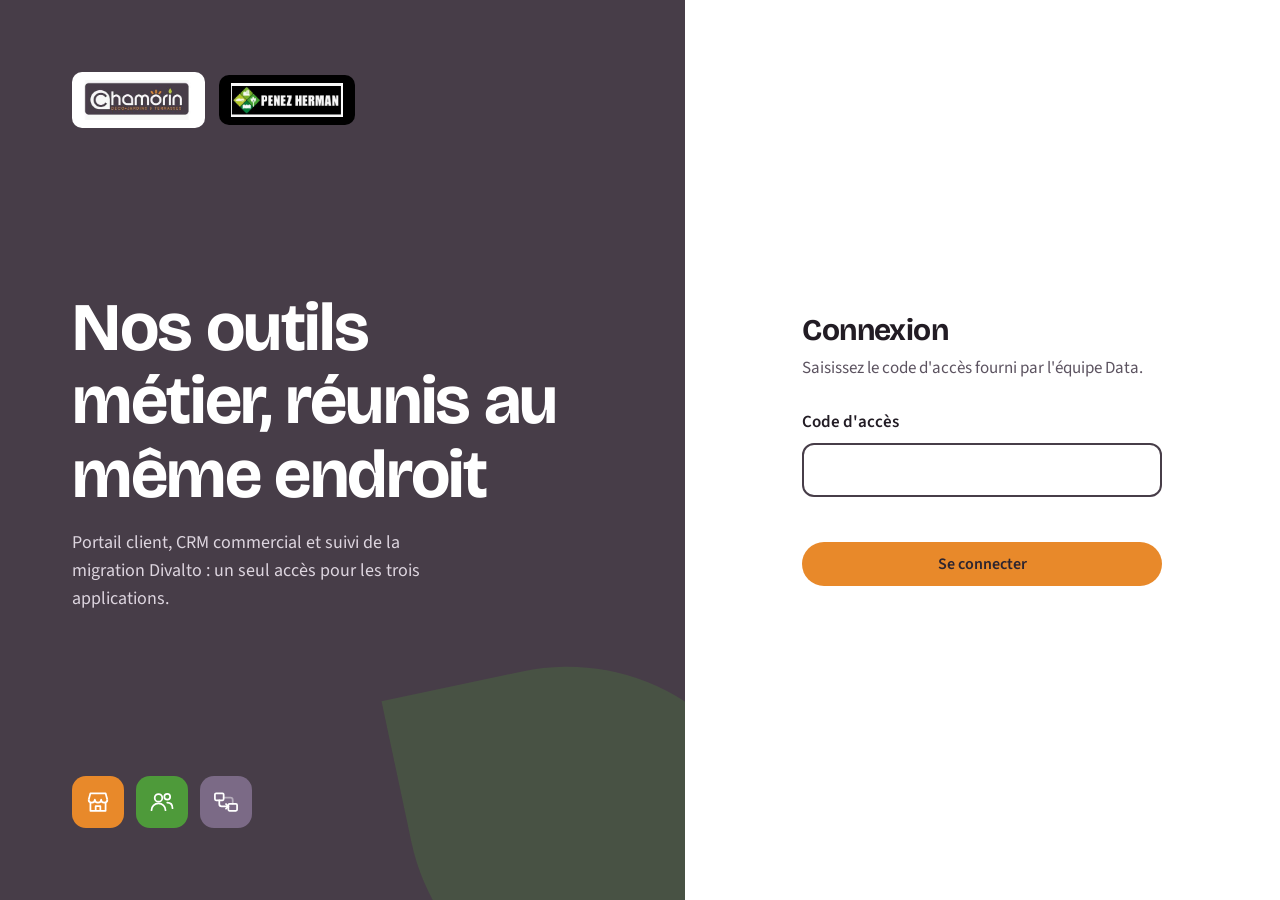
==== app.html @ 7191505c "Add files via upload" ====
<!DOCTYPE html>
<html lang="fr" class="full">
<head>
  <meta charset="utf-8">
  <meta name="viewport" content="width=device-width, initial-scale=1, viewport-fit=cover">
  <title>Portail applicatif — Chamorin & Penez Herman</title>
  <link rel="preconnect" href="https://fonts.googleapis.com">
  <link rel="preconnect" href="https://fonts.gstatic.com" crossorigin>
  <link href="https://fonts.googleapis.com/css2?family=Bricolage+Grotesque:opsz,wght@12..96,700&family=Source+Sans+3:wght@400;600&display=swap" rel="stylesheet">
  <link rel="stylesheet" href="style.css?v=7">
  <script src="auth.js?v=7"></script>
  <script src="apps.js?v=7"></script>
  <script>
    // Pas de session : retour à l'écran de connexion, puis retour ici après connexion
    (function () {
      const id = new URLSearchParams(location.search).get("app") || "";
      if (!PortailAuth.isLogged()) location.replace("index.html?next=" + encodeURIComponent(id));
    })();
  </script>
</head>
<body>
  <div class="viewer">
    <header class="topbar">
      <a class="back" href="index.html" title="Retour à l'accueil">
        <span class="logo-plate"><img src="chamorin.jpg" alt="Accueil du portail"></span>
      </a>
      <nav class="viewer-nav" id="nav" aria-label="Applications"></nav>
      <button class="btn btn-ghost" id="logoutBtn" type="button">Se déconnecter</button>
    </header>
    <iframe id="frame" title="Application"></iframe>
  </div>

<script>
(function () {
  const apps = window.PORTAIL_APPS;
  const id = new URLSearchParams(location.search).get("app");
  const current = apps.find(a => a.id === id);
  if (!current) { location.replace("index.html"); return; }

  document.title = current.name + " — Portail Chamorin & Penez Herman";
  document.getElementById("frame").src = current.file;
  document.getElementById("frame").title = current.name;

  document.getElementById("nav").innerHTML = apps.map(a => `
    <a href="app.html?app=${encodeURIComponent(a.id)}" ${a.id === current.id ? 'aria-current="page"' : ""} title="${a.name}">
      ${a.icon}<span>${a.name}</span>
    </a>`).join("");

  document.getElementById("logoutBtn").addEventListener("click", () => {
    PortailAuth.logout();
    location.href = "index.html";
  });
})();
</script>
</body>
</html>
---- style.css ----
:root {
  --plum: #473d48;
  --plum-deep: #2d2530;
  --plum-light: #7b6a86;
  --orange: #e8892a;
  --green: #4e9a3a;
  --paper: #f5f4f7;
  --white: #ffffff;
  --ink: #221c24;
  --ink-soft: #5c5360;
  --line: #e2dfe6;
  --display: "Bricolage Grotesque", "Segoe UI", system-ui, sans-serif;
  --body: "Source Sans 3", "Segoe UI", system-ui, -apple-system, sans-serif;
  box-sizing: border-box;
  padding-top: env(safe-area-inset-top, 0px);
  padding-bottom: env(safe-area-inset-bottom, 0px);
}
*, *::before, *::after { box-sizing: inherit; }
html { scroll-padding-top: env(safe-area-inset-top, 0px); }
body {
  margin: 0;
  font-family: var(--body);
  font-size: 17px;
  line-height: 1.55;
  color: var(--ink);
  background: var(--paper);
  -webkit-font-smoothing: antialiased;
}
img { max-width: 100%; display: block; }
h1, h2, h3 { font-family: var(--display); line-height: 1.08; margin: 0; letter-spacing: -0.02em; }
p { margin: 0; }
a { color: inherit; }
:focus-visible { outline: 3px solid var(--orange); outline-offset: 3px; border-radius: 4px; }
[hidden] { display: none !important; }

/* ---------- Plaques logos ---------- */
.logos { display: flex; align-items: center; gap: 14px; flex-wrap: wrap; }
.logo-plate {
  background: var(--white);
  border-radius: 10px;
  padding: 8px 12px;
  display: flex; align-items: center;
}
.logo-plate img { height: 40px; width: auto; }
.logo-plate.dark { background: #000; }
.logo-plate.dark img { height: 34px; }
.logos .plus { color: currentColor; opacity: .5; font-family: var(--display); font-size: 22px; }

/* ---------- Boutons ---------- */
.btn {
  display: inline-flex; align-items: center; justify-content: center; gap: 8px;
  font: 600 16px/1 var(--body);
  padding: 14px 22px;
  border-radius: 999px;
  border: 0;
  cursor: pointer;
  text-decoration: none;
  transition: transform .15s ease, background-color .15s ease;
}
.btn:active { transform: translateY(1px); }
.btn-primary { background: var(--orange); color: var(--plum-deep); }
.btn-primary:hover { background: #f09a40; }
.btn-ghost { background: transparent; color: inherit; border: 1.5px solid currentColor; padding: 10px 18px; font-size: 15px; }
.btn-ghost:hover { background: rgba(255,255,255,.08); }

/* ---------- Connexion ---------- */
.login {
  min-height: 100vh;
  display: grid;
  grid-template-columns: 1.15fr 1fr;
}
.login-side {
  background: var(--plum);
  color: var(--white);
  padding: clamp(28px, 6vw, 72px);
  display: flex; flex-direction: column; justify-content: space-between; gap: 40px;
  position: relative; overflow: hidden;
}
.login-side::after {
  /* feuille stylisée reprenant la goutte verte du logo Chamorin */
  content: "";
  position: absolute; right: -90px; bottom: -120px;
  width: 360px; height: 360px;
  border-radius: 0 60% 0 60%;
  background: var(--green);
  opacity: .22;
  transform: rotate(-12deg);
}
.login-side h1 { font-size: clamp(38px, 5.4vw, 68px); font-weight: 700; max-width: 12ch; }
.login-side p { color: #ddd5df; max-width: 42ch; margin-top: 18px; font-size: 18px; }
.login-apps { display: flex; gap: 12px; position: relative; z-index: 1; }
.login-apps span {
  width: 52px; height: 52px; border-radius: 14px;
  display: grid; place-items: center;
  color: var(--white);
}
.login-apps svg { width: 28px; height: 28px; }

.login-form-wrap {
  display: flex; align-items: center; justify-content: center;
  padding: clamp(28px, 6vw, 72px);
  background: var(--white);
}
.login-form { width: 100%; max-width: 360px; }
.login-form h2 { font-size: 30px; font-weight: 700; }
.login-form .hint { color: var(--ink-soft); margin: 8px 0 28px; }
.login-form label { display: block; font-weight: 600; margin-bottom: 8px; }
.code-input {
  width: 100%;
  font: 500 18px/1.2 var(--body);
  padding: 14px 16px;
  border: 2px solid var(--line);
  border-radius: 12px;
  background: var(--paper);
  color: var(--ink);
  transition: border-color .15s;
}
.code-input:focus { outline: none; border-color: var(--plum); background: var(--white); }
.code-input[aria-invalid="true"] { border-color: #c2412d; }
.error { color: #b3301c; font-size: 15px; margin-top: 10px; min-height: 1.4em; }
.login-form .btn { width: 100%; margin-top: 14px; }
.shake { animation: shake .35s ease; }
@keyframes shake { 20%,60% { transform: translateX(-6px); } 40%,80% { transform: translateX(6px); } }

/* ---------- En-tête ---------- */
.topbar {
  background: var(--plum-deep);
  color: var(--white);
  padding: 12px clamp(18px, 4vw, 48px);
  display: flex; align-items: center; justify-content: space-between; gap: 16px;
  position: sticky; top: env(safe-area-inset-top, 0px); z-index: 10;
}
.topbar .logo-plate img { height: 30px; }
.topbar .logo-plate.dark img { height: 26px; }
.topbar .logo-plate { padding: 6px 10px; border-radius: 8px; }

/* ---------- Accueil ---------- */
.hero {
  background: var(--plum);
  color: var(--white);
  padding: clamp(48px, 8vw, 110px) clamp(18px, 4vw, 48px) clamp(56px, 8vw, 100px);
}
.hero-inner {
  max-width: 1180px; margin: 0 auto;
  display: grid; grid-template-columns: 1.2fr 1fr; gap: clamp(32px, 5vw, 72px); align-items: center;
}
.hero .kicker { color: #d8cfdb; font-size: 17px; margin-bottom: 20px; }
.hero h1 { font-size: clamp(42px, 6.4vw, 86px); font-weight: 800; letter-spacing: -0.035em; }
.hero .lead { font-size: clamp(18px, 1.7vw, 21px); color: #e7e0e9; max-width: 46ch; margin-top: 26px; }

/* composition des trois tuiles : l'élément fort de la page */
.stack {
  display: grid;
  grid-template-columns: 1fr 1fr;
  grid-template-rows: auto auto;
  gap: 14px;
}
.tile {
  text-decoration: none;
  color: var(--white);
  border-radius: 22px;
  padding: 22px;
  display: flex; flex-direction: column; justify-content: space-between; gap: 30px;
  min-height: 170px;
  transition: transform .18s ease;
}
.tile:hover { transform: translateY(-3px); }
.tile:first-child { grid-column: 1 / -1; min-height: 170px; flex-direction: row; align-items: flex-end; justify-content: flex-start; gap: 18px; }
.tile svg { width: 46px; height: 46px; flex: none; }
.tile strong { font-family: var(--display); font-size: 22px; font-weight: 700; line-height: 1.15; display: block; }
.tile small { font-size: 14px; opacity: .85; }

.section { padding: clamp(56px, 7vw, 96px) clamp(18px, 4vw, 48px); }
.section-inner { max-width: 1180px; margin: 0 auto; }
.section h2 { font-size: clamp(30px, 3.6vw, 44px); font-weight: 700; max-width: 22ch; }
.section .intro { color: var(--ink-soft); max-width: 60ch; margin-top: 14px; font-size: 18px; }

.app-list { margin-top: 44px; display: flex; flex-direction: column; }
.app-row {
  display: grid;
  grid-template-columns: 88px 1fr auto;
  gap: 28px;
  align-items: center;
  padding: 32px 0;
  border-top: 1px solid var(--line);
}
.app-row:last-child { border-bottom: 1px solid var(--line); }
.app-icon {
  width: 88px; height: 88px; border-radius: 24px;
  display: grid; place-items: center; color: var(--white);
}
.app-icon svg { width: 46px; height: 46px; }
.app-row h3 { font-size: 26px; font-weight: 700; }
.app-row .aud { color: var(--ink-soft); font-size: 15px; margin-top: 2px; }
.app-row .sum { margin-top: 10px; max-width: 62ch; }
.chips { display: flex; flex-wrap: wrap; gap: 6px; margin-top: 14px; padding: 0; list-style: none; }
.chips li { font-size: 14px; background: var(--white); border: 1px solid var(--line); border-radius: 999px; padding: 3px 12px; color: var(--ink-soft); }
.btn-open { background: var(--plum); color: var(--white); white-space: nowrap; }
.btn-open:hover { background: var(--plum-deep); }

.why { background: var(--white); }
.why-grid { display: grid; grid-template-columns: repeat(3, 1fr); gap: clamp(24px, 4vw, 56px); margin-top: 40px; }
.why-grid h3 { font-size: 21px; font-weight: 700; }
.why-grid p { color: var(--ink-soft); margin-top: 8px; }
.why-grid div { border-left: 4px solid var(--orange); padding-left: 18px; }
.why-grid div:nth-child(2) { border-color: var(--green); }
.why-grid div:nth-child(3) { border-color: var(--plum-light); }

.footer {
  background: var(--plum-deep); color: #cfc6d2;
  padding: 36px clamp(18px, 4vw, 48px);
}
.footer-inner { max-width: 1180px; margin: 0 auto; display: flex; justify-content: space-between; align-items: center; gap: 20px; flex-wrap: wrap; font-size: 15px; }
.footer .logo-plate img { height: 28px; }
.footer .logo-plate.dark img { height: 24px; }

/* ---------- Visionneuse d'application ---------- */
.viewer { height: 100%; display: flex; flex-direction: column; }
html.full, html.full body { height: 100%; }
.viewer .topbar { position: static; }
.viewer-nav { display: flex; align-items: center; gap: 6px; flex-wrap: wrap; }
.viewer-nav a {
  display: inline-flex; align-items: center; gap: 8px;
  text-decoration: none; color: #e5dde8;
  padding: 7px 12px; border-radius: 999px; font-size: 15px; font-weight: 600;
}
.viewer-nav a svg { width: 20px; height: 20px; }
.viewer-nav a:hover { background: rgba(255,255,255,.08); }
.viewer-nav a[aria-current="page"] { background: var(--white); color: var(--plum-deep); }
.viewer iframe { flex: 1; width: 100%; border: 0; background: var(--white); }
.back { display: inline-flex; align-items: center; gap: 8px; text-decoration: none; font-weight: 600; font-size: 15px; }
.back img { height: 26px; }

/* ---------- Section applications avec photo de fond ---------- */
/* La photo couvre toute la section, du titre jusqu'en bas de la liste */
.apps-section {
  position: relative;
  isolation: isolate;
  background: #3b4a30 url("fond-jardin.jpg?v=5") 42% 30% / cover no-repeat;
}
.apps-section::before {
  /* voile : plus sombre à gauche sous le titre, léger ailleurs */
  content: ""; position: absolute; inset: 0; z-index: -1;
  background:
    linear-gradient(90deg, rgba(45,37,48,.78) 0%, rgba(45,37,48,.45) 32%, rgba(45,37,48,.08) 60%),
    linear-gradient(180deg, rgba(45,37,48,0) 55%, rgba(45,37,48,.35) 100%);
}
.apps-grid {
  max-width: 1320px; margin: 0 auto;
  display: grid;
  grid-template-columns: minmax(260px, 1fr) minmax(0, 2.3fr);
  gap: clamp(32px, 4vw, 64px);
  align-items: start;
  padding: clamp(64px, 8vw, 120px) clamp(18px, 4vw, 48px);
}
.apps-intro { position: sticky; top: calc(90px + env(safe-area-inset-top, 0px)); padding-top: 24px; }
.apps-intro h2 { color: var(--white); font-size: clamp(32px, 3.6vw, 50px); text-shadow: 0 2px 20px rgba(0,0,0,.4); }
.apps-intro .intro { color: #f1ecf2; max-width: 34ch; margin-top: 18px; text-shadow: 0 1px 12px rgba(0,0,0,.5); }
.apps-section .app-list {
  margin-top: 0;
  background: rgba(255,255,255,.8);
  -webkit-backdrop-filter: blur(8px) saturate(1.1);
  backdrop-filter: blur(8px) saturate(1.1);
  border: 1px solid rgba(255,255,255,.6);
  border-radius: 24px;
  padding: 6px clamp(18px, 2.5vw, 32px);
  box-shadow: 0 24px 60px rgba(20,25,15,.3);
}
.apps-section .app-row:first-child { border-top: 0; }
.apps-section .app-row:last-child { border-bottom: 0; }
.apps-section .app-row { border-color: rgba(71,61,72,.14); }
/* dans la colonne de droite, les boutons passent sous le texte pour lui laisser la largeur */
.apps-section .app-row { grid-template-columns: 76px 1fr; gap: 8px 24px; align-items: start; padding: 30px 0; }
.apps-section .app-icon { width: 76px; height: 76px; border-radius: 20px; }
.apps-section .app-icon svg { width: 40px; height: 40px; }
.apps-section .row-actions { grid-column: 2; justify-self: start; margin-top: 10px; }
@media (max-width: 880px) {
  .apps-section { background-position: 32% 20%; }
  .apps-section::before {
    background: linear-gradient(180deg, rgba(45,37,48,.15) 0%, rgba(45,37,48,.6) 30%, rgba(45,37,48,.35) 100%);
  }
  .apps-grid { grid-template-columns: 1fr; padding-top: 200px; }
  .apps-intro { position: static; padding-top: 0; }
}

/* ---------- Boutons Explication / Ouvrir ---------- */
.row-actions { display: flex; gap: 10px; flex-wrap: wrap; }
.btn-explain { background: var(--white); color: var(--plum); border: 1.5px solid var(--plum); padding: 12.5px 20px; }
.btn-explain:hover { background: #efe9f1; }

/* ---------- Fenêtre d'explication ---------- */
.explain {
  width: min(680px, calc(100vw - 32px));
  max-height: calc(100vh - 48px);
  padding: 0; border: 0; border-radius: 22px;
  background: var(--white); color: var(--ink);
  overflow: hidden;
  box-shadow: 0 30px 80px rgba(45, 37, 48, .35);
}
.explain[open] { display: flex; flex-direction: column; animation: pop .22s ease-out; }
.explain::backdrop { background: rgba(45, 37, 48, .55); }
@keyframes pop { from { opacity: 0; transform: translateY(12px) scale(.98); } }
#explainBody { display: flex; flex-direction: column; min-height: 0; flex: 1; }
.ex-head { color: var(--white); padding: 28px 64px 26px 28px; display: flex; gap: 18px; align-items: flex-start; }
.ex-icon { width: 58px; height: 58px; border-radius: 16px; background: rgba(255,255,255,.18); display: grid; place-items: center; flex: none; }
.ex-icon svg { width: 34px; height: 34px; }
.ex-name { font-size: 15px; font-weight: 600; opacity: .9; }
.ex-head h2 { font-size: clamp(22px, 3vw, 28px); font-weight: 700; margin-top: 4px; }
.ex-x {
  position: absolute; top: 14px; right: 14px; width: 38px; height: 38px;
  border-radius: 50%; border: 0; cursor: pointer;
  background: rgba(255,255,255,.22); color: var(--white); font-size: 24px; line-height: 1;
}
.ex-x:hover { background: rgba(255,255,255,.35); }
.ex-content { padding: 26px 28px 8px; overflow-y: auto; }
.ex-idea { font-size: 18px; line-height: 1.6; }
.ex-block { margin-top: 22px; }
.ex-block h3 { font-size: 18px; font-weight: 700; color: var(--plum); }
.ex-block ul { margin: 10px 0 0; padding: 0; list-style: none; }
.ex-block li { position: relative; padding-left: 22px; margin-top: 7px; }
.ex-block li::before { content: ""; position: absolute; left: 4px; top: .62em; width: 8px; height: 8px; border-radius: 50%; background: var(--orange); }
.ex-foot { display: flex; justify-content: flex-end; gap: 10px; flex-wrap: wrap; padding: 18px 28px 24px; border-top: 1px solid var(--line); margin-top: 18px; }

/* ---------- Responsive ---------- */
@media (max-width: 880px) {
  .login { grid-template-columns: 1fr; }
  .login-side::after { width: 220px; height: 220px; }
  .hero-inner { grid-template-columns: 1fr; }
  .why-grid { grid-template-columns: 1fr; }
  .app-row { grid-template-columns: 64px 1fr; gap: 18px; }
  .app-icon { width: 64px; height: 64px; border-radius: 18px; }
  .app-icon svg { width: 34px; height: 34px; }
  .app-row .row-actions { grid-column: 2; justify-self: start; }
  .viewer-nav a span { display: none; }
}
@media (max-width: 520px) {
  .topbar .logos .plate-ph { display: none; }
  .stack { grid-template-columns: 1fr; }
  .tile:first-child { flex-direction: column; align-items: flex-start; }
}
@media (prefers-reduced-motion: reduce) {
  *, *::before, *::after { animation: none !important; transition: none !important; }
}
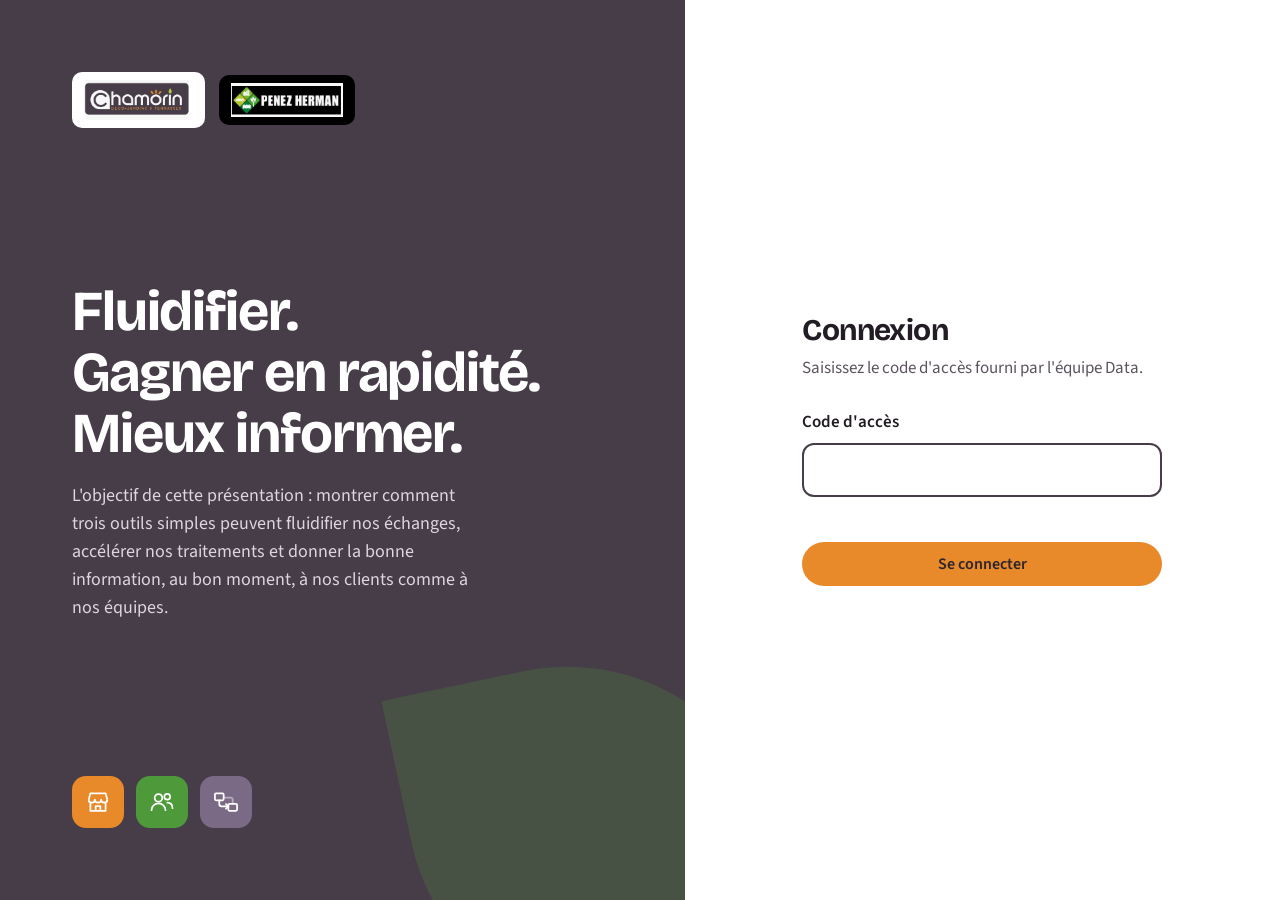
==== commit 04245904: "Add files via upload" ====
--- a/app.html
+++ b/app.html
@@ -7,7 +7,7 @@
   <link rel="preconnect" href="https://fonts.googleapis.com">
   <link rel="preconnect" href="https://fonts.gstatic.com" crossorigin>
   <link href="https://fonts.googleapis.com/css2?family=Bricolage+Grotesque:opsz,wght@12..96,700&family=Source+Sans+3:wght@400;600&display=swap" rel="stylesheet">
-  <link rel="stylesheet" href="style.css?v=7">
+  <link rel="stylesheet" href="style.css?v=8">
   <script src="auth.js?v=7"></script>
   <script src="apps.js?v=7"></script>
   <script>
@@ -42,7 +42,7 @@
   document.getElementById("frame").title = current.name;
 
   document.getElementById("nav").innerHTML = apps.map(a => `
-    <a href="app.html?app=${encodeURIComponent(a.id)}" ${a.id === current.id ? 'aria-current="page"' : ""} title="${a.name}">
+    <a href="app.html?app=${encodeURIComponent(a.id)}&v=7" ${a.id === current.id ? 'aria-current="page"' : ""} title="${a.name}">
       ${a.icon}<span>${a.name}</span>
     </a>`).join("");
 
--- a/style.css
+++ b/style.css
@@ -86,8 +86,8 @@
   opacity: .22;
   transform: rotate(-12deg);
 }
-.login-side h1 { font-size: clamp(38px, 5.4vw, 68px); font-weight: 700; max-width: 12ch; }
-.login-side p { color: #ddd5df; max-width: 42ch; margin-top: 18px; font-size: 18px; }
+.login-side h1 { font-size: clamp(34px, 4.4vw, 60px); font-weight: 700; }
+.login-side p { color: #ddd5df; max-width: 46ch; margin-top: 18px; font-size: 18px; }
 .login-apps { display: flex; gap: 12px; position: relative; z-index: 1; }
 .login-apps span {
   width: 52px; height: 52px; border-radius: 14px;
@@ -133,6 +133,15 @@
 .topbar .logo-plate img { height: 30px; }
 .topbar .logo-plate.dark img { height: 26px; }
 .topbar .logo-plate { padding: 6px 10px; border-radius: 8px; }
+
+/* Date et heure au centre du bandeau (accueil) */
+#home .topbar { display: grid; grid-template-columns: 1fr auto 1fr; }
+#home .topbar .btn-ghost { justify-self: end; }
+.clock { display: flex; align-items: baseline; gap: 12px; font-size: 16px; color: #e5dde8; white-space: nowrap; }
+.clock strong { font-family: var(--display); font-size: 20px; font-weight: 700; color: var(--white); font-variant-numeric: tabular-nums; }
+@media (max-width: 700px) {
+  .clock span { display: none; }
+}
 
 /* ---------- Accueil ---------- */
 .hero {
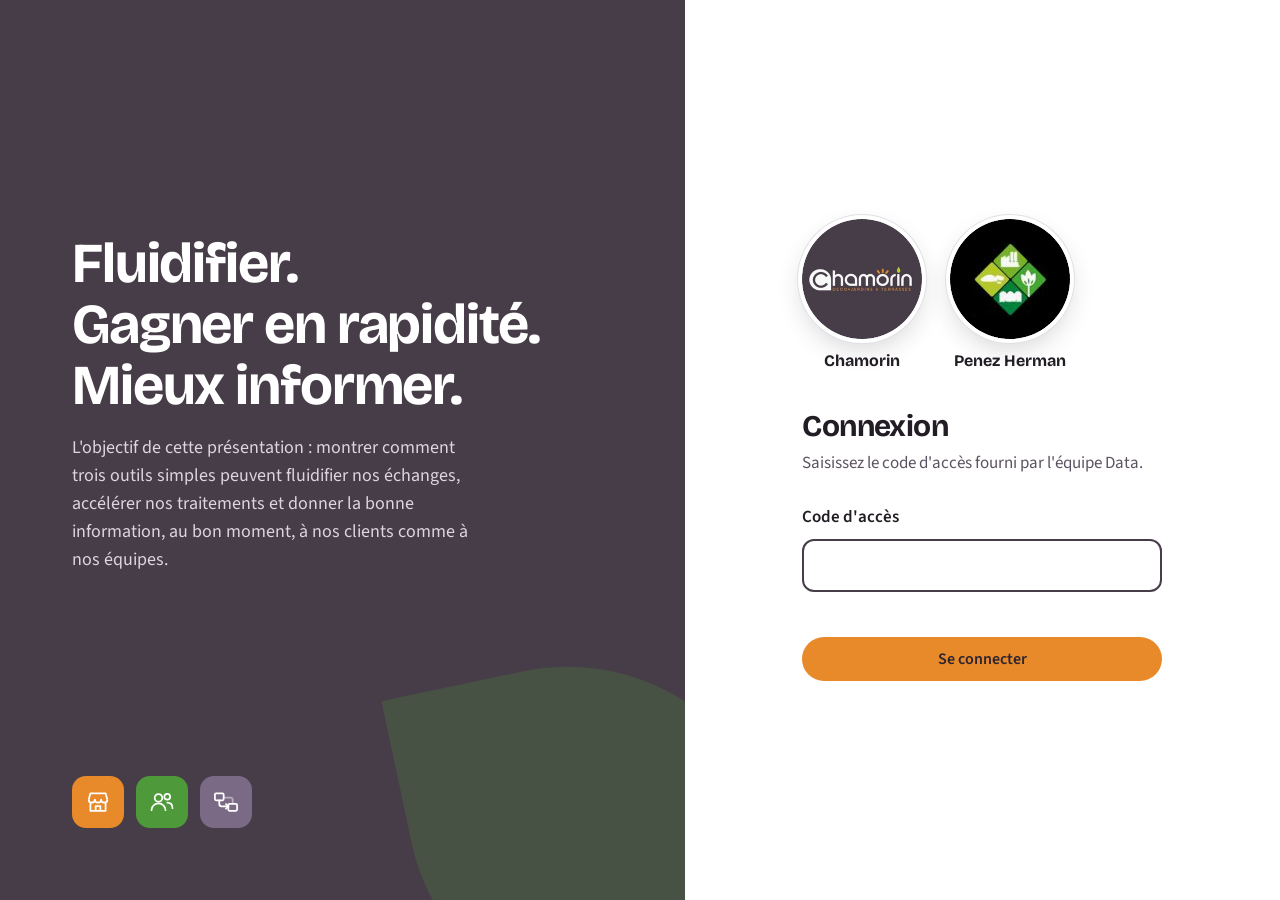
==== commit cee7384a: "Add files via upload" ====
--- a/app.html
+++ b/app.html
@@ -7,7 +7,7 @@
   <link rel="preconnect" href="https://fonts.googleapis.com">
   <link rel="preconnect" href="https://fonts.gstatic.com" crossorigin>
   <link href="https://fonts.googleapis.com/css2?family=Bricolage+Grotesque:opsz,wght@12..96,700&family=Source+Sans+3:wght@400;600&display=swap" rel="stylesheet">
-  <link rel="stylesheet" href="style.css?v=8">
+  <link rel="stylesheet" href="style.css?v=10">
   <script src="auth.js?v=7"></script>
   <script src="apps.js?v=7"></script>
   <script>
--- a/style.css
+++ b/style.css
@@ -102,6 +102,14 @@
   background: var(--white);
 }
 .login-form { width: 100%; max-width: 360px; }
+.login-pitch { position: relative; z-index: 1; margin: auto 0; }
+.brand-avatars { display: flex; gap: 28px; margin-bottom: 36px; }
+.brand-avatars figure { margin: 0; display: flex; flex-direction: column; align-items: center; gap: 10px; }
+.brand-avatars img {
+  width: 120px; height: 120px; border-radius: 50%;
+  box-shadow: 0 0 0 4px var(--white), 0 0 0 5px var(--line), 0 10px 24px rgba(45,37,48,.18);
+}
+.brand-avatars figcaption { font-family: var(--display); font-weight: 700; font-size: 16px; color: var(--ink); }
 .login-form h2 { font-size: 30px; font-weight: 700; }
 .login-form .hint { color: var(--ink-soft); margin: 8px 0 28px; }
 .login-form label { display: block; font-weight: 600; margin-bottom: 8px; }
@@ -294,8 +302,10 @@
 
 /* ---------- Boutons Explication / Ouvrir ---------- */
 .row-actions { display: flex; gap: 10px; flex-wrap: wrap; }
-.btn-explain { background: var(--white); color: var(--plum); border: 1.5px solid var(--plum); padding: 12.5px 20px; }
-.btn-explain:hover { background: #efe9f1; }
+.btn-explain { background: #e07f1f; color: var(--white); border: 1.5px solid #e07f1f; padding: 12.5px 20px; }
+.btn-explain:hover { background: #c96e14; border-color: #c96e14; }
+.btn-quiet { background: var(--white); color: var(--plum); border: 1.5px solid var(--plum); padding: 12.5px 20px; }
+.btn-quiet:hover { background: #efe9f1; }
 
 /* ---------- Fenêtre d'explication ---------- */
 .explain {
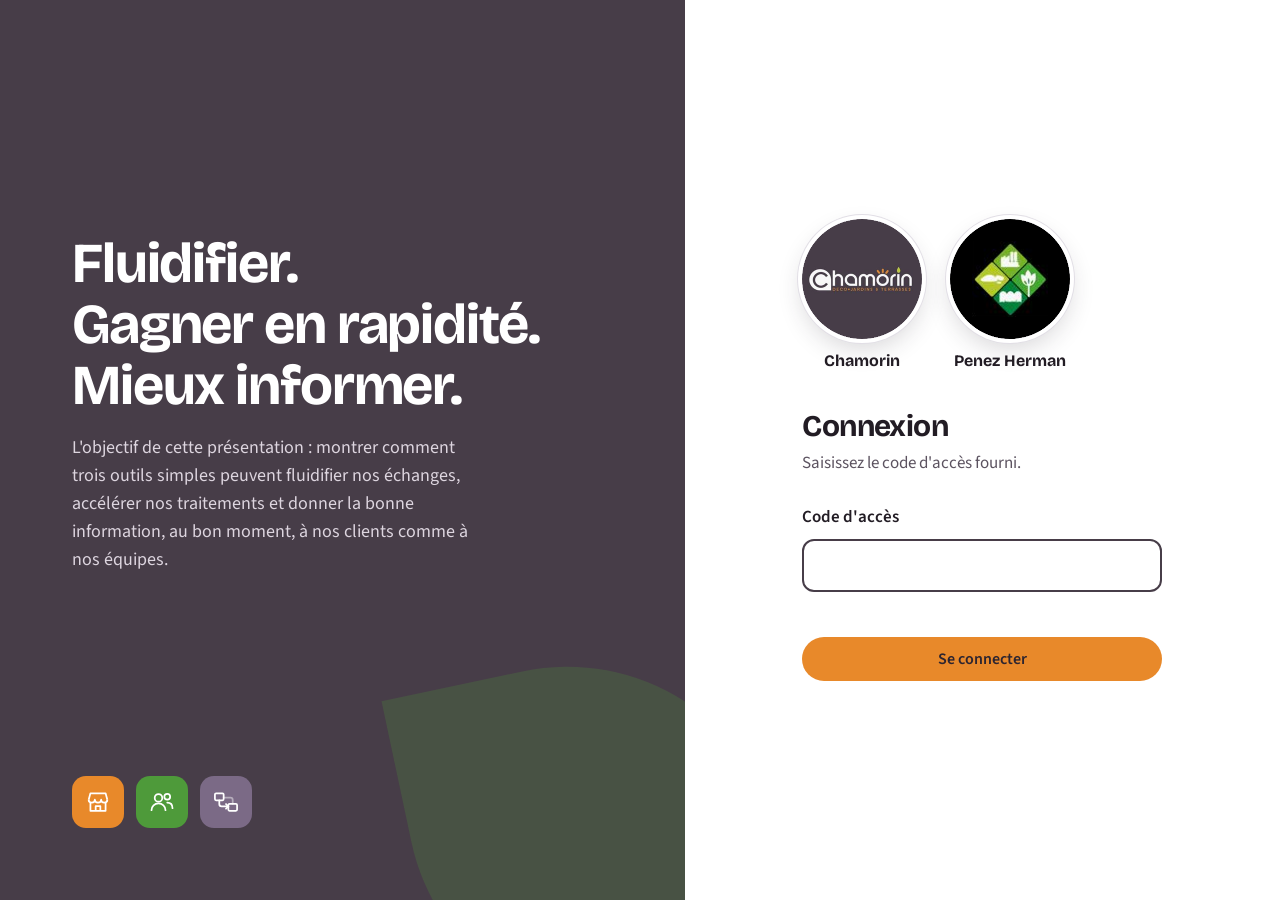
==== commit dc3e340e: "Add files via upload" ====
--- a/app.html
+++ b/app.html
@@ -7,9 +7,9 @@
   <link rel="preconnect" href="https://fonts.googleapis.com">
   <link rel="preconnect" href="https://fonts.gstatic.com" crossorigin>
   <link href="https://fonts.googleapis.com/css2?family=Bricolage+Grotesque:opsz,wght@12..96,700&family=Source+Sans+3:wght@400;600&display=swap" rel="stylesheet">
-  <link rel="stylesheet" href="style.css?v=10">
+  <link rel="stylesheet" href="style.css?v=11">
   <script src="auth.js?v=7"></script>
-  <script src="apps.js?v=7"></script>
+  <script src="apps.js?v=12"></script>
   <script>
     // Pas de session : retour à l'écran de connexion, puis retour ici après connexion
     (function () {
@@ -22,7 +22,7 @@
   <div class="viewer">
     <header class="topbar">
       <a class="back" href="index.html" title="Retour à l'accueil">
-        <span class="logo-plate"><img src="chamorin.jpg" alt="Accueil du portail"></span>
+        <span class="mini-brand"><img src="avatar-chamorin.png?v=10" alt=""><span>Accueil</span></span>
       </a>
       <nav class="viewer-nav" id="nav" aria-label="Applications"></nav>
       <button class="btn btn-ghost" id="logoutBtn" type="button">Se déconnecter</button>
--- a/style.css
+++ b/style.css
@@ -46,6 +46,15 @@
 .logo-plate.dark img { height: 34px; }
 .logos .plus { color: currentColor; opacity: .5; font-family: var(--display); font-size: 22px; }
 
+/* Logos ronds (bandeau, pied de page) */
+.mini-brand { display: inline-flex; align-items: center; gap: 10px; color: var(--white); font-family: var(--display); font-weight: 700; font-size: 16px; white-space: nowrap; }
+.mini-brand img { width: 46px; height: 46px; border-radius: 50%; box-shadow: 0 0 0 2px rgba(255,255,255,.85); }
+.logos .mini-brand + .mini-brand { margin-left: 10px; }
+@media (max-width: 700px) {
+  .mini-brand span { display: none; }
+  .logos .mini-brand + .mini-brand { margin-left: 0; }
+}
+
 /* ---------- Boutons ---------- */
 .btn {
   display: inline-flex; align-items: center; justify-content: center; gap: 8px;
@@ -246,7 +255,7 @@
 .viewer-nav a[aria-current="page"] { background: var(--white); color: var(--plum-deep); }
 .viewer iframe { flex: 1; width: 100%; border: 0; background: var(--white); }
 .back { display: inline-flex; align-items: center; gap: 8px; text-decoration: none; font-weight: 600; font-size: 15px; }
-.back img { height: 26px; }
+.back .mini-brand img { width: 42px; height: 42px; }
 
 /* ---------- Section applications avec photo de fond ---------- */
 /* La photo couvre toute la section, du titre jusqu'en bas de la liste */
